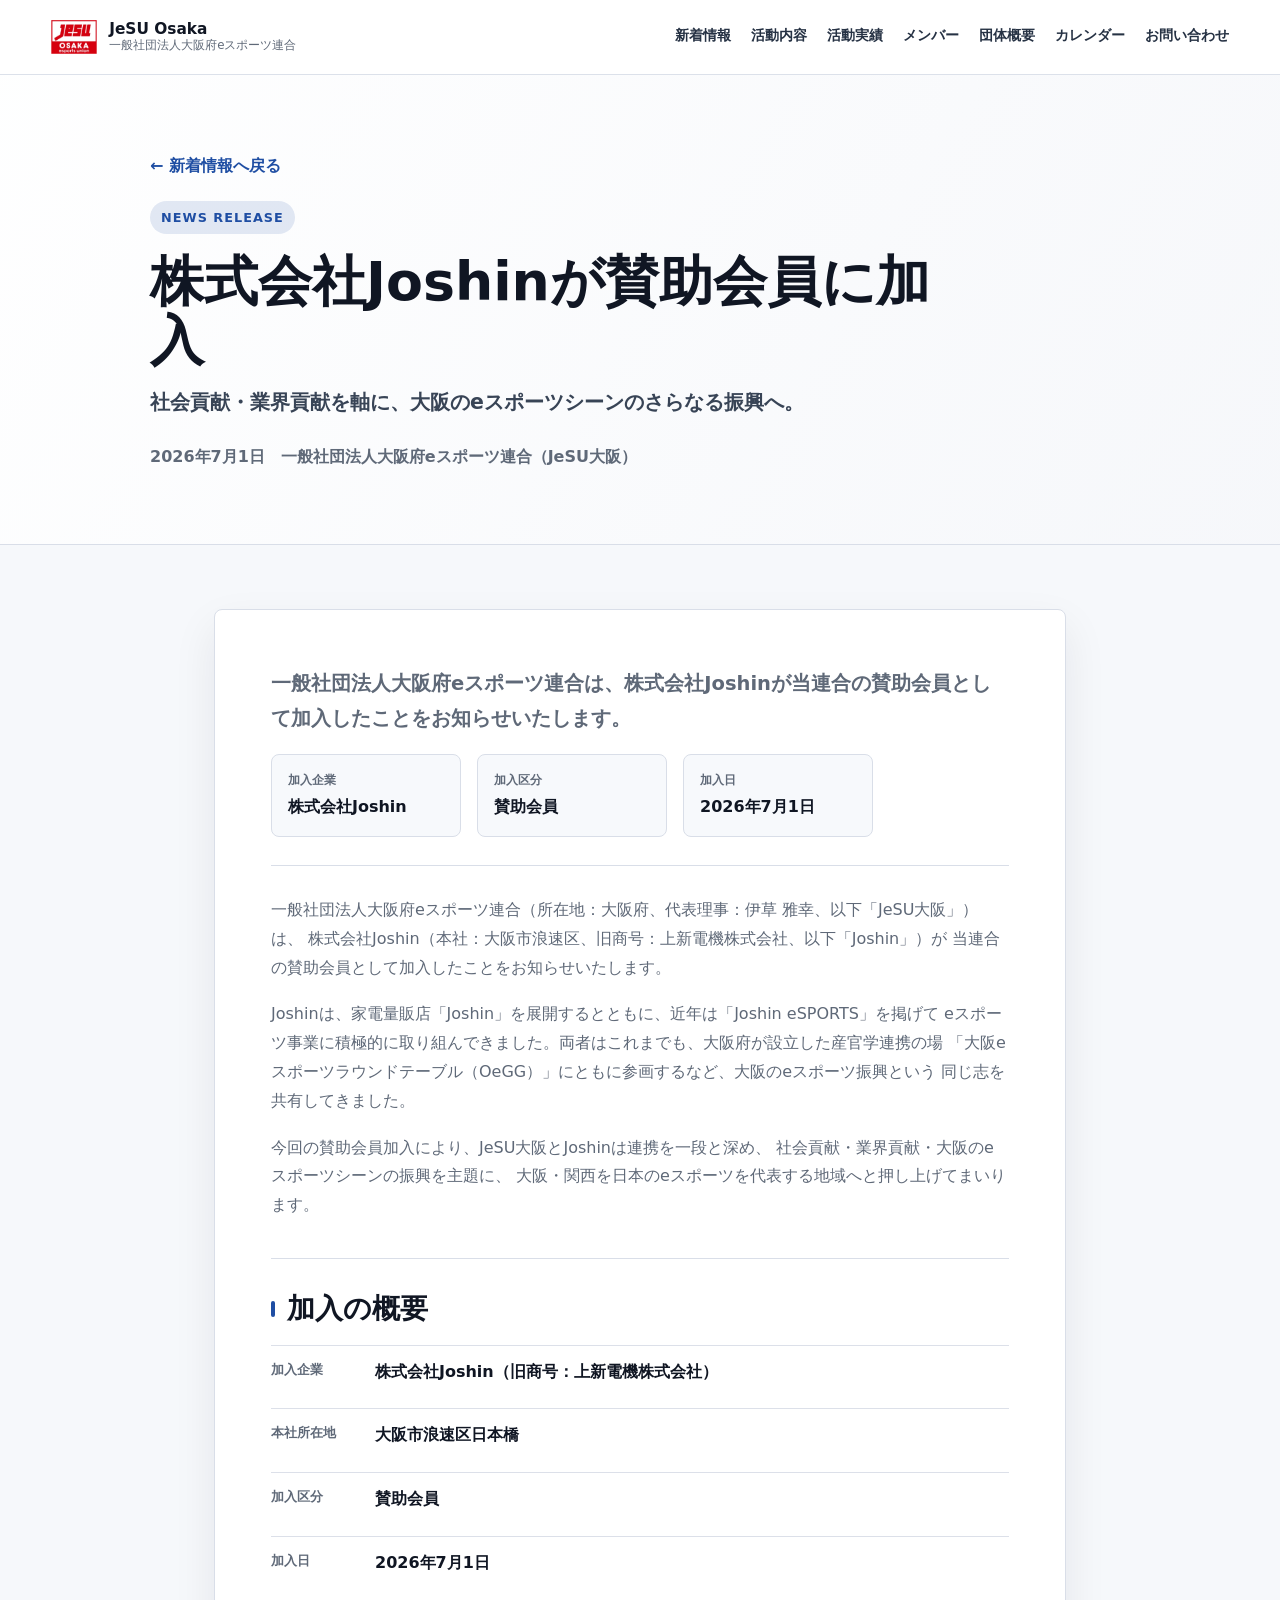
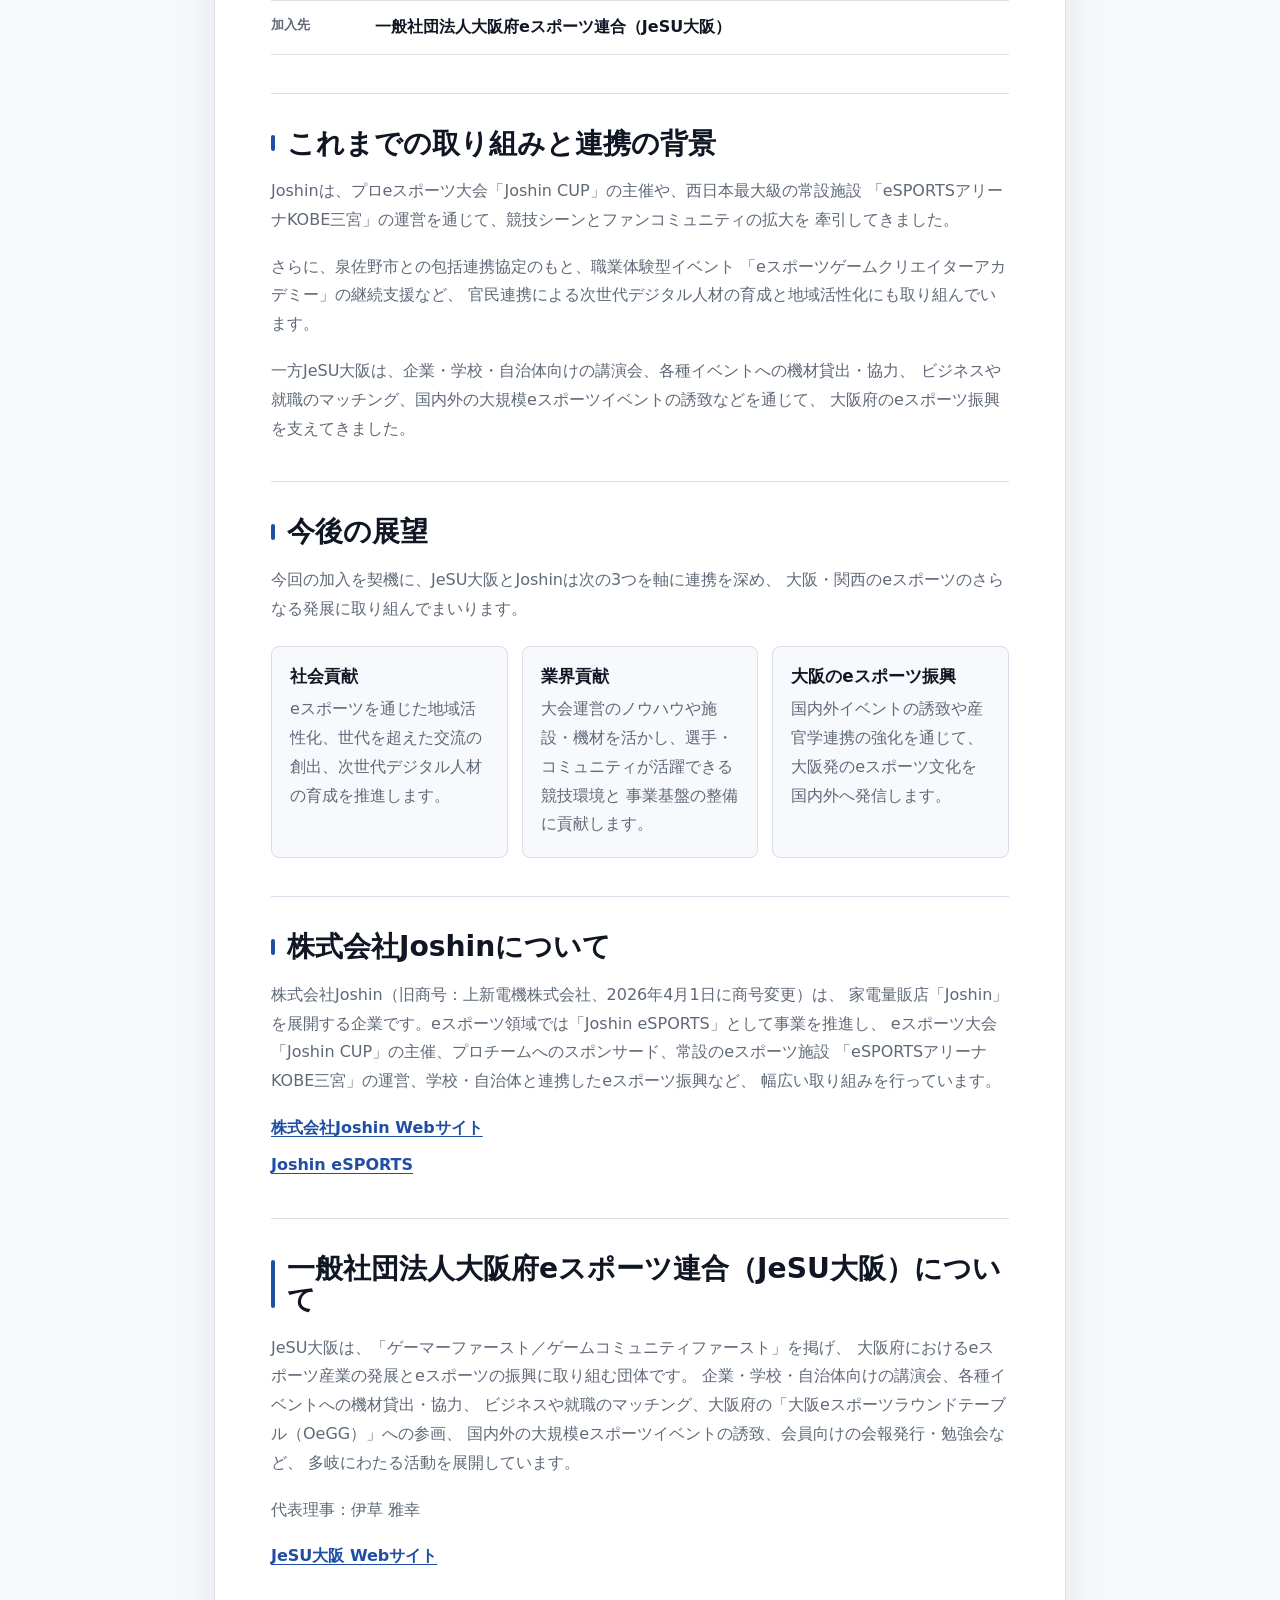
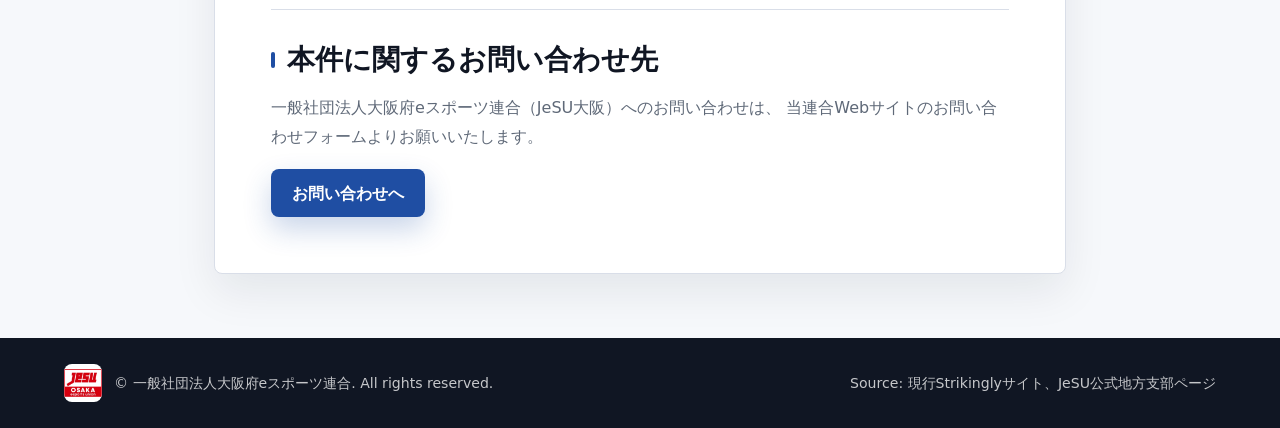
==== joshin-news.html @ 3b33cc88 "Polish Joshin article page" ====
<!doctype html>
<html lang="ja">
  <head>
    <meta charset="utf-8" />
    <meta name="viewport" content="width=device-width, initial-scale=1" />
    <title>株式会社Joshinが賛助会員に加入 | JeSU Osaka</title>
    <meta
      name="description"
      content="株式会社Joshinが一般社団法人大阪府eスポーツ連合の賛助会員として加入しました。"
    />
    <meta property="og:title" content="株式会社Joshinが賛助会員に加入 | JeSU Osaka" />
    <meta
      property="og:description"
      content="社会貢献・業界貢献を軸に、大阪のeスポーツシーンのさらなる振興へ。"
    />
    <meta property="og:type" content="article" />
    <meta property="og:image" content="./assets/logo.png" />
    <meta name="robots" content="noindex,nofollow" />
    <link rel="stylesheet" href="./styles.css" />
  </head>
  <body class="article-page">
    <header class="site-header">
      <a class="brand" href="./index.html#top" aria-label="JeSU Osaka ホーム">
        <img src="./assets/logo.png" alt="JeSU Osaka" />
        <span>
          <strong>JeSU Osaka</strong>
          <small>一般社団法人大阪府eスポーツ連合</small>
        </span>
      </a>
      <nav class="nav" aria-label="サイト内メニュー">
        <a href="./index.html#news">新着情報</a>
        <a href="./index.html#activities">活動内容</a>
        <a href="./index.html#records">活動実績</a>
        <a href="./index.html#members">メンバー</a>
        <a href="./index.html#about">団体概要</a>
        <a href="./index.html#calendar">カレンダー</a>
        <a href="./index.html#contact">お問い合わせ</a>
      </nav>
      <details class="mobile-menu">
        <summary>メニュー</summary>
        <nav aria-label="スマホ用サイト内メニュー">
          <a href="./index.html#news">新着情報</a>
          <a href="./index.html#activities">活動内容</a>
          <a href="./index.html#records">活動実績</a>
          <a href="./index.html#members">メンバー</a>
          <a href="./index.html#about">団体概要</a>
          <a href="./index.html#calendar">カレンダー</a>
          <a href="./index.html#contact">お問い合わせ</a>
        </nav>
      </details>
    </header>

    <main>
      <section class="article-hero">
        <div class="article-hero-inner">
          <a class="back-link" href="./index.html#news">← 新着情報へ戻る</a>
          <p class="article-kicker">News Release</p>
          <h1>株式会社Joshinが賛助会員に加入</h1>
          <p class="article-subtitle">
            社会貢献・業界貢献を軸に、大阪のeスポーツシーンのさらなる振興へ。
          </p>
          <div class="article-meta">
            <time datetime="2026-07-01">2026年7月1日</time>
            <span>一般社団法人大阪府eスポーツ連合（JeSU大阪）</span>
          </div>
        </div>
      </section>

      <section class="article-body">
        <article class="article-content">
          <div class="article-summary">
            <p class="article-lead">
              一般社団法人大阪府eスポーツ連合は、株式会社Joshinが当連合の賛助会員として加入したことをお知らせいたします。
            </p>
            <dl class="article-summary-list">
              <div>
                <dt>加入企業</dt>
                <dd>株式会社Joshin</dd>
              </div>
              <div>
                <dt>加入区分</dt>
                <dd>賛助会員</dd>
              </div>
              <div>
                <dt>加入日</dt>
                <dd>2026年7月1日</dd>
              </div>
            </dl>
          </div>
          <p>
            一般社団法人大阪府eスポーツ連合（所在地：大阪府、代表理事：伊草 雅幸、以下「JeSU大阪」）は、
            株式会社Joshin（本社：大阪市浪速区、旧商号：上新電機株式会社、以下「Joshin」）が
            当連合の賛助会員として加入したことをお知らせいたします。
          </p>
          <p>
            Joshinは、家電量販店「Joshin」を展開するとともに、近年は「Joshin eSPORTS」を掲げて
            eスポーツ事業に積極的に取り組んできました。両者はこれまでも、大阪府が設立した産官学連携の場
            「大阪eスポーツラウンドテーブル（OeGG）」にともに参画するなど、大阪のeスポーツ振興という
            同じ志を共有してきました。
          </p>
          <p>
            今回の賛助会員加入により、JeSU大阪とJoshinは連携を一段と深め、
            社会貢献・業界貢献・大阪のeスポーツシーンの振興を主題に、
            大阪・関西を日本のeスポーツを代表する地域へと押し上げてまいります。
          </p>

          <section>
            <h2>加入の概要</h2>
            <dl class="news-facts">
              <div>
                <dt>加入企業</dt>
                <dd>株式会社Joshin（旧商号：上新電機株式会社）</dd>
              </div>
              <div>
                <dt>本社所在地</dt>
                <dd>大阪市浪速区日本橋</dd>
              </div>
              <div>
                <dt>加入区分</dt>
                <dd>賛助会員</dd>
              </div>
              <div>
                <dt>加入日</dt>
                <dd>2026年7月1日</dd>
              </div>
              <div>
                <dt>加入先</dt>
                <dd>一般社団法人大阪府eスポーツ連合（JeSU大阪）</dd>
              </div>
            </dl>
          </section>

          <section>
            <h2>これまでの取り組みと連携の背景</h2>
            <p>
              Joshinは、プロeスポーツ大会「Joshin CUP」の主催や、西日本最大級の常設施設
              「eSPORTSアリーナKOBE三宮」の運営を通じて、競技シーンとファンコミュニティの拡大を
              牽引してきました。
            </p>
            <p>
              さらに、泉佐野市との包括連携協定のもと、職業体験型イベント
              「eスポーツゲームクリエイターアカデミー」の継続支援など、
              官民連携による次世代デジタル人材の育成と地域活性化にも取り組んでいます。
            </p>
            <p>
              一方JeSU大阪は、企業・学校・自治体向けの講演会、各種イベントへの機材貸出・協力、
              ビジネスや就職のマッチング、国内外の大規模eスポーツイベントの誘致などを通じて、
              大阪府のeスポーツ振興を支えてきました。
            </p>
          </section>

          <section>
            <h2>今後の展望</h2>
            <p>
              今回の加入を契機に、JeSU大阪とJoshinは次の3つを軸に連携を深め、
              大阪・関西のeスポーツのさらなる発展に取り組んでまいります。
            </p>
            <div class="article-pillars">
              <div>
                <h3>社会貢献</h3>
                <p>eスポーツを通じた地域活性化、世代を超えた交流の創出、次世代デジタル人材の育成を推進します。</p>
              </div>
              <div>
                <h3>業界貢献</h3>
                <p>
                  大会運営のノウハウや施設・機材を活かし、選手・コミュニティが活躍できる競技環境と
                  事業基盤の整備に貢献します。
                </p>
              </div>
              <div>
                <h3>大阪のeスポーツ振興</h3>
                <p>
                  国内外イベントの誘致や産官学連携の強化を通じて、
                  大阪発のeスポーツ文化を国内外へ発信します。
                </p>
              </div>
            </div>
          </section>

          <section>
            <h2>株式会社Joshinについて</h2>
            <p>
              株式会社Joshin（旧商号：上新電機株式会社、2026年4月1日に商号変更）は、
              家電量販店「Joshin」を展開する企業です。eスポーツ領域では「Joshin eSPORTS」として事業を推進し、
              eスポーツ大会「Joshin CUP」の主催、プロチームへのスポンサード、常設のeスポーツ施設
              「eSPORTSアリーナKOBE三宮」の運営、学校・自治体と連携したeスポーツ振興など、
              幅広い取り組みを行っています。
            </p>
            <div class="article-links">
              <a href="https://www.joshin.co.jp/" target="_blank" rel="noreferrer">株式会社Joshin Webサイト</a>
              <a href="https://www.joshin.co.jp/esports/" target="_blank" rel="noreferrer">Joshin eSPORTS</a>
            </div>
          </section>

          <section>
            <h2>一般社団法人大阪府eスポーツ連合（JeSU大阪）について</h2>
            <p>
              JeSU大阪は、「ゲーマーファースト／ゲームコミュニティファースト」を掲げ、
              大阪府におけるeスポーツ産業の発展とeスポーツの振興に取り組む団体です。
              企業・学校・自治体向けの講演会、各種イベントへの機材貸出・協力、
              ビジネスや就職のマッチング、大阪府の「大阪eスポーツラウンドテーブル（OeGG）」への参画、
              国内外の大規模eスポーツイベントの誘致、会員向けの会報発行・勉強会など、
              多岐にわたる活動を展開しています。
            </p>
            <p>代表理事：伊草 雅幸</p>
            <div class="article-links">
              <a href="https://www.jesu-osaka.jp/" target="_blank" rel="noreferrer">JeSU大阪 Webサイト</a>
            </div>
          </section>

          <section>
            <h2>本件に関するお問い合わせ先</h2>
            <p>
              一般社団法人大阪府eスポーツ連合（JeSU大阪）へのお問い合わせは、
              当連合Webサイトのお問い合わせフォームよりお願いいたします。
            </p>
            <a class="button primary" href="./index.html#contact">お問い合わせへ</a>
          </section>
        </article>
      </section>
    </main>

    <footer class="footer">
      <div>
        <img src="./assets/logo.png" alt="" />
        <p>© 一般社団法人大阪府eスポーツ連合. All rights reserved.</p>
      </div>
      <p>Source: 現行Strikinglyサイト、JeSU公式地方支部ページ</p>
    </footer>
  </body>
</html>
---- styles.css ----
:root {
  --ink: #101623;
  --muted: #5f6978;
  --line: #d9dee8;
  --paper: #ffffff;
  --soft: #f5f7fb;
  --blue: #1f4ea3;
  --blue-dark: #10295b;
  --red: #d93644;
  --gold: #f0b429;
  --green: #18977c;
  --shadow: 0 24px 70px rgba(16, 22, 35, 0.12);
}

* {
  box-sizing: border-box;
}

html {
  scroll-behavior: smooth;
}

body {
  margin: 0;
  color: var(--ink);
  background: var(--paper);
  overflow-x: hidden;
  font-family:
    system-ui,
    -apple-system,
    BlinkMacSystemFont,
    "Hiragino Sans",
    "Yu Gothic",
    "YuGothic",
    sans-serif;
  line-height: 1.8;
}

img {
  display: block;
  max-width: 100%;
}

a {
  color: inherit;
  text-decoration: none;
}

.site-header {
  position: sticky;
  top: 0;
  z-index: 10;
  display: flex;
  align-items: center;
  justify-content: space-between;
  gap: 24px;
  padding: 14px clamp(18px, 4vw, 56px);
  background: rgba(255, 255, 255, 0.92);
  border-bottom: 1px solid rgba(217, 222, 232, 0.9);
  backdrop-filter: blur(14px);
}

.brand {
  display: flex;
  align-items: center;
  gap: 12px;
  min-width: 220px;
}

.brand img {
  width: 46px;
  height: 46px;
  object-fit: contain;
}

.brand strong,
.brand small {
  display: block;
}

.brand strong {
  font-size: 0.96rem;
  line-height: 1.2;
}

.brand small {
  color: var(--muted);
  font-size: 0.74rem;
  line-height: 1.35;
}

.nav {
  display: flex;
  flex-wrap: wrap;
  justify-content: flex-end;
  gap: 8px 20px;
  color: #263244;
  font-size: 0.9rem;
  font-weight: 700;
}

.nav a {
  padding: 8px 0;
  border-bottom: 2px solid transparent;
}

.nav a:hover {
  border-color: var(--red);
}

.mobile-menu {
  display: none;
}

.hero {
  display: grid;
  grid-template-columns: minmax(0, 1.02fr) minmax(320px, 0.98fr);
  gap: clamp(32px, 6vw, 72px);
  align-items: center;
  padding: clamp(46px, 6vw, 76px) clamp(18px, 5vw, 72px) clamp(58px, 7vw, 88px);
  background:
    linear-gradient(120deg, rgba(245, 247, 251, 0.96), rgba(255, 255, 255, 0.82)),
    radial-gradient(circle at 95% 20%, rgba(217, 54, 68, 0.18), transparent 28%),
    radial-gradient(circle at 15% 88%, rgba(240, 180, 41, 0.2), transparent 30%);
}

.hero-copy {
  max-width: 760px;
  min-width: 0;
}

.eyebrow {
  margin: 0 0 12px;
  color: var(--blue);
  font-size: 0.78rem;
  font-weight: 800;
  letter-spacing: 0.08em;
  text-transform: uppercase;
}

h1,
h2,
h3,
p {
  margin-top: 0;
}

h1 {
  margin-bottom: 22px;
  font-size: clamp(2.7rem, 6.3vw, 5.7rem);
  line-height: 1.04;
  letter-spacing: 0;
  overflow-wrap: anywhere;
}

h1 span {
  display: block;
}

h2 {
  margin-bottom: 16px;
  font-size: clamp(2rem, 4vw, 3.5rem);
  line-height: 1.12;
  letter-spacing: 0;
}

h3 {
  margin-bottom: 10px;
  font-size: 1.25rem;
  line-height: 1.35;
  letter-spacing: 0;
}

.lead {
  max-width: min(690px, calc(100vw - 48px));
  color: #384456;
  font-size: clamp(1.04rem, 1.7vw, 1.28rem);
  overflow-wrap: anywhere;
  word-break: break-word;
  line-break: anywhere;
}

.hero-actions,
.contact-links {
  display: flex;
  flex-wrap: wrap;
  gap: 12px;
  margin-top: 28px;
}

.button {
  display: inline-flex;
  align-items: center;
  justify-content: center;
  min-height: 48px;
  padding: 12px 20px;
  border: 1px solid transparent;
  border-radius: 8px;
  font-weight: 800;
  line-height: 1.2;
  transition:
    transform 0.16s ease,
    box-shadow 0.16s ease,
    background 0.16s ease;
}

.button:hover {
  transform: translateY(-1px);
}

.button.primary {
  background: var(--blue);
  color: white;
  box-shadow: 0 12px 28px rgba(31, 78, 163, 0.24);
}

.button.primary:hover {
  background: var(--blue-dark);
}

.button.secondary {
  background: white;
  border-color: var(--line);
  color: var(--ink);
}

.hero-facts {
  display: grid;
  grid-template-columns: repeat(3, minmax(0, 1fr));
  gap: 12px;
  margin: 34px 0 0;
}

.hero-facts div {
  padding: 14px;
  background: rgba(255, 255, 255, 0.82);
  border: 1px solid var(--line);
  border-radius: 8px;
}

.hero-facts dt {
  color: var(--muted);
  font-size: 0.76rem;
  font-weight: 800;
}

.hero-facts dd {
  margin: 2px 0 0;
  font-weight: 800;
}

.hero-visual {
  position: relative;
  min-height: 520px;
}

.main-photo {
  width: 100%;
  height: 520px;
  object-fit: cover;
  border-radius: 8px;
  box-shadow: var(--shadow);
}

.visual-card {
  position: absolute;
  display: flex;
  align-items: center;
  gap: 12px;
  max-width: 265px;
  padding: 14px 16px;
  background: white;
  border: 1px solid var(--line);
  border-radius: 8px;
  box-shadow: 0 18px 48px rgba(16, 22, 35, 0.16);
  font-weight: 800;
}

.visual-card img {
  width: 42px;
  height: 42px;
  object-fit: contain;
}

.visual-card span {
  display: block;
  color: var(--muted);
  font-size: 0.83rem;
  font-weight: 700;
  line-height: 1.5;
}

.visual-card.top {
  top: 24px;
  left: -24px;
}

.visual-card.bottom {
  right: -18px;
  bottom: 30px;
  display: block;
}

.section {
  padding: clamp(64px, 8vw, 108px) clamp(18px, 5vw, 72px);
}

.section-heading {
  max-width: 850px;
  margin: 0 auto 42px;
  text-align: center;
}

.section-heading p:not(.eyebrow) {
  color: var(--muted);
}

.section-heading.compact {
  margin-left: 0;
  text-align: left;
}

.intro {
  background: var(--ink);
  color: white;
}

.news {
  background: white;
}

.news-layout {
  display: grid;
  grid-template-columns: minmax(0, 0.86fr) minmax(0, 1.14fr);
  gap: 22px;
}

.featured-news-link,
.featured-news,
.news-list article,
.record-grid article,
.calendar-panel {
  background: white;
  border: 1px solid var(--line);
  border-radius: 8px;
  box-shadow: 0 18px 44px rgba(16, 22, 35, 0.08);
}

.featured-news-link {
  display: block;
  transition:
    transform 0.16s ease,
    box-shadow 0.16s ease;
}

.featured-news-link:hover {
  transform: translateY(-2px);
  box-shadow: 0 24px 54px rgba(16, 22, 35, 0.12);
}

.featured-news {
  height: 100%;
  padding: clamp(24px, 4vw, 38px);
  background:
    linear-gradient(140deg, rgba(31, 78, 163, 0.08), rgba(217, 54, 68, 0.08)),
    white;
  border: 0;
  box-shadow: none;
}

.featured-news time,
.news-list time,
.calendar-panel time {
  display: block;
  color: var(--blue);
  font-size: 0.84rem;
  font-weight: 900;
  letter-spacing: 0.04em;
}

.featured-news h3 {
  margin-top: 10px;
  font-size: clamp(1.4rem, 2.4vw, 2.1rem);
}

.news-list {
  display: grid;
  gap: 14px;
}

.news-list article {
  padding: 22px;
}

.read-more {
  display: inline-flex;
  align-items: center;
  margin-top: 8px;
  color: var(--blue);
  font-weight: 900;
}

.read-more::after {
  content: "→";
  margin-left: 8px;
}

.featured-news p:last-child,
.news-list p,
.record-grid p,
.calendar-panel p {
  color: var(--muted);
}

.news-facts {
  display: grid;
  gap: 10px;
  margin: 20px 0;
}

.news-facts div {
  display: grid;
  grid-template-columns: 92px minmax(0, 1fr);
  gap: 12px;
  padding: 12px 0;
  border-top: 1px solid rgba(217, 222, 232, 0.92);
}

.news-facts div:last-child {
  border-bottom: 1px solid rgba(217, 222, 232, 0.92);
}

.news-facts dt {
  color: var(--muted);
  font-size: 0.82rem;
  font-weight: 900;
}

.news-facts dd {
  margin: 0;
  font-weight: 800;
  overflow-wrap: anywhere;
}

.article-page {
  background: #f6f8fb;
}

.article-hero {
  padding: clamp(40px, 6vw, 78px) clamp(20px, 5vw, 72px) clamp(44px, 6vw, 72px);
  background:
    linear-gradient(120deg, rgba(255, 255, 255, 0.98), rgba(246, 248, 251, 0.92)),
    linear-gradient(90deg, rgba(31, 78, 163, 0.08), rgba(217, 54, 68, 0.04));
  border-bottom: 1px solid var(--line);
}

.article-hero-inner,
.article-body {
  max-width: 980px;
  margin: 0 auto;
}

.article-kicker {
  width: fit-content;
  margin: 0 0 18px;
  padding: 5px 11px;
  border-radius: 999px;
  background: rgba(31, 78, 163, 0.12);
  color: var(--blue);
  font-size: 0.8rem;
  font-weight: 900;
  letter-spacing: 0.08em;
  text-transform: uppercase;
}

.article-hero h1 {
  max-width: 780px;
  margin-bottom: 14px;
  font-size: clamp(2.1rem, 4.2vw, 3.7rem);
  line-height: 1.1;
}

.article-subtitle {
  max-width: 760px;
  margin-bottom: 22px;
  color: #384456;
  font-size: clamp(1.05rem, 1.8vw, 1.28rem);
  font-weight: 800;
}

.article-meta,
.article-summary-list {
  display: flex;
  flex-wrap: wrap;
  gap: 10px 16px;
  color: var(--muted);
  font-weight: 800;
}

.article-body {
  padding: clamp(34px, 5vw, 64px) clamp(20px, 5vw, 72px);
}

.article-content {
  padding: clamp(28px, 4.6vw, 56px);
  background: white;
  border: 1px solid var(--line);
  border-radius: 8px;
  box-shadow: 0 18px 44px rgba(16, 22, 35, 0.08);
}

.article-summary {
  margin-bottom: 30px;
  padding-bottom: 28px;
  border-bottom: 1px solid var(--line);
}

.article-lead {
  max-width: 780px;
  margin-bottom: 22px;
  color: #384456;
  font-size: clamp(1.05rem, 1.8vw, 1.22rem);
  font-weight: 800;
}

.article-summary-list {
  margin: 0;
  padding: 0;
}

.article-summary-list div {
  min-width: min(100%, 190px);
  padding: 14px 16px;
  background: #f7f9fc;
  border: 1px solid var(--line);
  border-radius: 8px;
}

.article-summary-list dt {
  color: var(--muted);
  font-size: 0.78rem;
  font-weight: 900;
}

.article-summary-list dd {
  margin: 2px 0 0;
  color: var(--ink);
  font-weight: 900;
}

.article-content section {
  margin-top: 38px;
  padding-top: 34px;
  border-top: 1px solid var(--line);
}

.article-content h2 {
  position: relative;
  margin-bottom: 18px;
  padding-left: 16px;
  font-size: clamp(1.35rem, 2.2vw, 1.82rem);
}

.article-content h2::before {
  content: "";
  position: absolute;
  top: 0.28em;
  bottom: 0.28em;
  left: 0;
  width: 4px;
  border-radius: 999px;
  background: var(--blue);
}

.article-content h3 {
  margin: 0 0 8px;
  font-size: 1.05rem;
}

.article-content p,
.article-content li {
  color: var(--muted);
}

.article-content p {
  margin-bottom: 18px;
}

.article-content ul {
  margin: 0;
  padding-left: 1.2em;
}

.article-pillars {
  display: grid;
  grid-template-columns: repeat(3, minmax(0, 1fr));
  gap: 14px;
  margin-top: 22px;
}

.article-pillars div {
  padding: 18px;
  background: #f7f9fc;
  border: 1px solid var(--line);
  border-radius: 8px;
}

.article-pillars p {
  margin: 0;
}

.article-links {
  display: grid;
  gap: 8px;
}

.article-links a {
  color: var(--blue);
  font-weight: 800;
  text-decoration: underline;
  text-underline-offset: 0.18em;
}

.back-link {
  display: inline-flex;
  margin-bottom: 20px;
  color: var(--blue);
  font-weight: 900;
}

.intro .eyebrow {
  color: var(--gold);
}

.intro-grid {
  display: grid;
  grid-template-columns: repeat(3, minmax(0, 1fr));
  gap: 18px;
}

.intro-grid article {
  padding: 26px;
  background: rgba(255, 255, 255, 0.08);
  border: 1px solid rgba(255, 255, 255, 0.16);
  border-radius: 8px;
}

.intro-grid p {
  margin: 16px 0 0;
  color: rgba(255, 255, 255, 0.84);
}

.pill,
.target {
  display: inline-flex;
  align-items: center;
  width: fit-content;
  margin-bottom: 12px;
  padding: 5px 10px;
  border-radius: 999px;
  background: rgba(31, 78, 163, 0.12);
  color: var(--blue);
  font-size: 0.78rem;
  font-weight: 800;
}

.pill.red {
  background: rgba(217, 54, 68, 0.14);
  color: #ff6b76;
}

.pill.gold {
  background: rgba(240, 180, 41, 0.18);
  color: #ffd166;
}

.activity-grid {
  display: grid;
  grid-template-columns: repeat(3, minmax(0, 1fr));
  gap: 22px;
}

.activity-card {
  display: grid;
  grid-template-rows: 210px 1fr;
  overflow: hidden;
  background: white;
  border: 1px solid var(--line);
  border-radius: 8px;
  box-shadow: 0 18px 44px rgba(16, 22, 35, 0.08);
}

.activity-card img {
  width: 100%;
  height: 100%;
  object-fit: cover;
}

.activity-card div {
  padding: 22px;
}

.activity-card p:last-child,
.member-grid p:last-child,
.split p,
.contact-copy p {
  color: var(--muted);
}

.members {
  background: var(--soft);
}

.records {
  background: #f7f9fc;
}

.record-grid {
  display: grid;
  grid-template-columns: repeat(4, minmax(0, 1fr));
  gap: 18px;
}

.record-grid article {
  padding: 24px;
}

.record-grid span {
  display: inline-flex;
  align-items: center;
  justify-content: center;
  width: 44px;
  height: 44px;
  margin-bottom: 18px;
  border-radius: 8px;
  background: var(--ink);
  color: white;
  font-weight: 900;
}

.member-grid {
  display: grid;
  grid-template-columns: repeat(4, minmax(0, 1fr));
  gap: 18px;
}

.member-grid article {
  padding: 20px;
  background: white;
  border: 1px solid var(--line);
  border-radius: 8px;
  text-align: center;
}

.member-grid img {
  width: min(100%, 210px);
  aspect-ratio: 1;
  margin: 0 auto 16px;
  border-radius: 8px;
  object-fit: cover;
}

.role {
  margin-bottom: 8px;
  color: var(--red);
  font-size: 0.9rem;
  font-weight: 800;
}

.about {
  background: white;
}

.about-layout {
  display: grid;
  grid-template-columns: minmax(0, 1fr) minmax(320px, 0.72fr);
  gap: clamp(24px, 5vw, 58px);
  align-items: stretch;
}

.about-list,
.about-card {
  margin: 0;
  padding: clamp(24px, 4vw, 38px);
  background: #f7f9fc;
  border: 1px solid var(--line);
  border-radius: 8px;
  box-shadow: 0 18px 44px rgba(16, 22, 35, 0.08);
}

.about-list {
  display: grid;
  gap: 0;
}

.about-list div {
  display: grid;
  grid-template-columns: 132px minmax(0, 1fr);
  gap: 18px;
  padding: 16px 0;
  border-bottom: 1px solid var(--line);
}

.about-list div:first-child {
  padding-top: 0;
}

.about-list div:last-child {
  padding-bottom: 0;
  border-bottom: 0;
}

.about-list dt {
  color: var(--muted);
  font-size: 0.86rem;
  font-weight: 900;
}

.about-list dd {
  margin: 0;
  font-weight: 800;
  overflow-wrap: anywhere;
}

.about-list a,
.about-card a:not(.button) {
  color: var(--blue);
  text-decoration: underline;
  text-underline-offset: 0.18em;
}

.about-card {
  background:
    linear-gradient(140deg, rgba(31, 78, 163, 0.08), rgba(24, 151, 124, 0.08)),
    white;
}

.about-card p:last-of-type {
  color: var(--muted);
}

.about-actions {
  display: grid;
  gap: 12px;
  margin-top: 24px;
}

.split {
  display: grid;
  grid-template-columns: minmax(0, 1fr) minmax(320px, 0.56fr);
  gap: clamp(26px, 5vw, 72px);
  align-items: center;
  background:
    linear-gradient(110deg, rgba(31, 78, 163, 0.06), rgba(24, 151, 124, 0.07)),
    white;
}

.notice-box,
.calendar-panel {
  padding: clamp(24px, 4vw, 38px);
}

.calendar-panel {
  display: grid;
  gap: 16px;
}

.calendar-panel article {
  display: grid;
  grid-template-columns: 88px minmax(0, 1fr);
  gap: 16px;
  padding-bottom: 16px;
  border-bottom: 1px solid var(--line);
}

.calendar-panel article:last-of-type {
  border-bottom: 0;
  padding-bottom: 0;
}

.contact {
  display: grid;
  grid-template-columns: minmax(0, 0.9fr) minmax(320px, 0.78fr);
  gap: clamp(28px, 5vw, 72px);
  background: #f7f3ec;
}

.contact-form {
  display: grid;
  gap: 16px;
  padding: clamp(22px, 4vw, 34px);
  background: white;
  border: 1px solid var(--line);
  border-radius: 8px;
  box-shadow: var(--shadow);
}

.contact-form label {
  display: grid;
  gap: 7px;
  color: #263244;
  font-size: 0.9rem;
  font-weight: 800;
}

.contact-form input,
.contact-form select,
.contact-form textarea {
  width: 100%;
  border: 1px solid #cbd3df;
  border-radius: 8px;
  padding: 12px 13px;
  color: var(--ink);
  font: inherit;
  background: #fff;
}

.contact-form textarea {
  resize: vertical;
}

.form-note {
  margin: 0;
  color: var(--muted);
  font-size: 0.88rem;
}

.footer {
  display: flex;
  align-items: center;
  justify-content: space-between;
  gap: 20px;
  padding: 26px clamp(18px, 5vw, 72px);
  background: var(--ink);
  color: rgba(255, 255, 255, 0.76);
  font-size: 0.88rem;
}

.footer div {
  display: flex;
  align-items: center;
  gap: 12px;
}

.footer img {
  width: 38px;
  height: 38px;
  object-fit: contain;
  background: white;
  border-radius: 8px;
}

.footer p {
  margin: 0;
}

@media (max-width: 1020px) {
  .split,
  .about-layout,
  .contact,
  .news-layout {
    grid-template-columns: 1fr;
  }

  .hero {
    min-height: auto;
    grid-template-columns: minmax(0, 0.94fr) minmax(280px, 1fr);
    gap: clamp(24px, 4vw, 42px);
  }

  .hero-visual {
    min-height: auto;
  }

  .activity-grid,
  .record-grid {
    grid-template-columns: repeat(2, minmax(0, 1fr));
  }

  .member-grid {
    grid-template-columns: repeat(2, minmax(0, 1fr));
  }

  .article-pillars {
    grid-template-columns: 1fr;
  }
}

@media (max-width: 720px) {
  .site-header,
  .hero,
  .section {
    width: 100%;
    max-width: 100%;
    overflow: visible;
  }

  .site-header {
    position: static;
    align-items: flex-start;
    flex-direction: column;
    gap: 14px;
    padding: 14px 20px 18px;
  }

  .nav {
    display: none;
  }

  .mobile-menu {
    display: block;
    width: calc(100vw - 40px);
  }

  .mobile-menu summary {
    display: flex;
    align-items: center;
    justify-content: space-between;
    min-height: 46px;
    padding: 9px 14px;
    border: 1px solid var(--line);
    border-radius: 8px;
    background: white;
    color: var(--ink);
    cursor: pointer;
    font-weight: 900;
    list-style: none;
  }

  .mobile-menu summary::-webkit-details-marker {
    display: none;
  }

  .mobile-menu summary::after {
    content: "+";
    color: var(--blue);
    font-size: 1.2rem;
    line-height: 1;
  }

  .mobile-menu[open] summary::after {
    content: "-";
  }

  .mobile-menu nav {
    display: grid;
    gap: 6px;
    margin-top: 8px;
    padding: 8px;
    border: 1px solid var(--line);
    border-radius: 8px;
    background: white;
  }

  .mobile-menu a {
    display: block;
    padding: 10px 12px;
    border-radius: 6px;
    color: #263244;
    font-size: 0.92rem;
    font-weight: 800;
  }

  .mobile-menu a:active,
  .mobile-menu a:hover {
    background: var(--soft);
  }

  h1 {
    font-size: clamp(2.1rem, 11vw, 3rem);
  }

  .article-hero h1 {
    font-size: clamp(1.85rem, 8vw, 2.6rem);
  }

  .article-hero {
    padding: 34px 20px 38px;
  }

  .article-content {
    padding: 24px;
  }

  .article-summary-list {
    display: grid;
    grid-template-columns: 1fr;
  }

  .hero,
  .section {
    padding-right: 20px;
    padding-left: 20px;
  }

  .hero-actions,
  .contact-links {
    display: grid;
    grid-template-columns: 1fr;
  }

  .hero-copy,
  .lead {
    width: 100%;
    max-width: 100%;
  }

  .lead {
    word-break: normal;
    overflow-wrap: anywhere;
  }

  .featured-news,
  .news-list article,
  .record-grid article,
  .calendar-panel,
  .activity-card,
  .member-grid article {
    width: 100%;
    max-width: 100%;
    min-width: 0;
    overflow-wrap: anywhere;
    word-break: normal;
  }

  .featured-news h3,
  .news-list h3 {
    font-size: 1.24rem;
  }

  .news-facts div {
    grid-template-columns: 1fr;
    gap: 3px;
  }

  .hero-actions .button,
  .contact-links .button {
    width: 100%;
    max-width: 100%;
  }

  .hero {
    grid-template-columns: 1fr;
  }

  .hero-facts,
  .intro-grid,
  .activity-grid,
  .record-grid,
  .member-grid {
    grid-template-columns: 1fr;
  }

  .calendar-panel article {
    grid-template-columns: 1fr;
    gap: 4px;
  }

  .about-list div {
    grid-template-columns: 1fr;
    gap: 4px;
  }

  .main-photo {
    height: 360px;
  }

  .visual-card {
    position: static;
    margin-top: 12px;
    max-width: none;
  }

  .button {
    width: 100%;
  }

  .footer,
  .footer div {
    align-items: flex-start;
    flex-direction: column;
  }
}
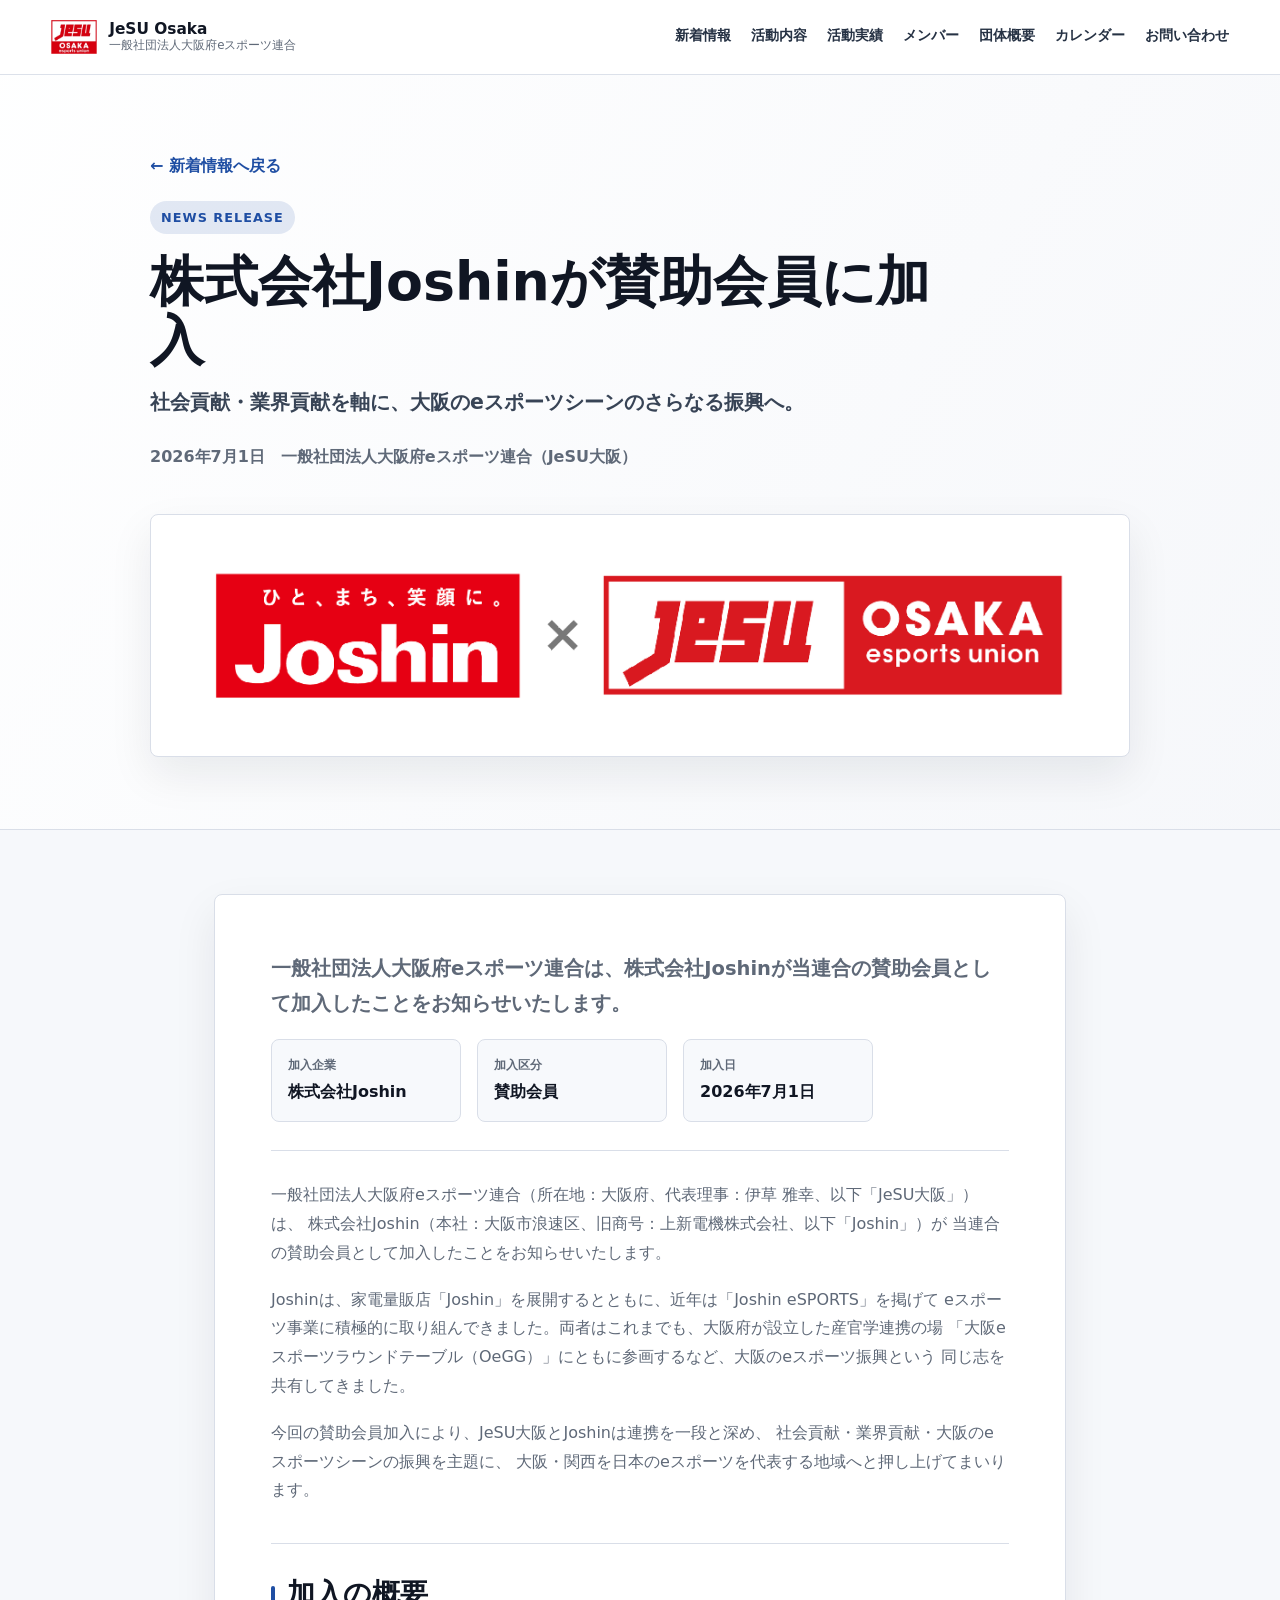
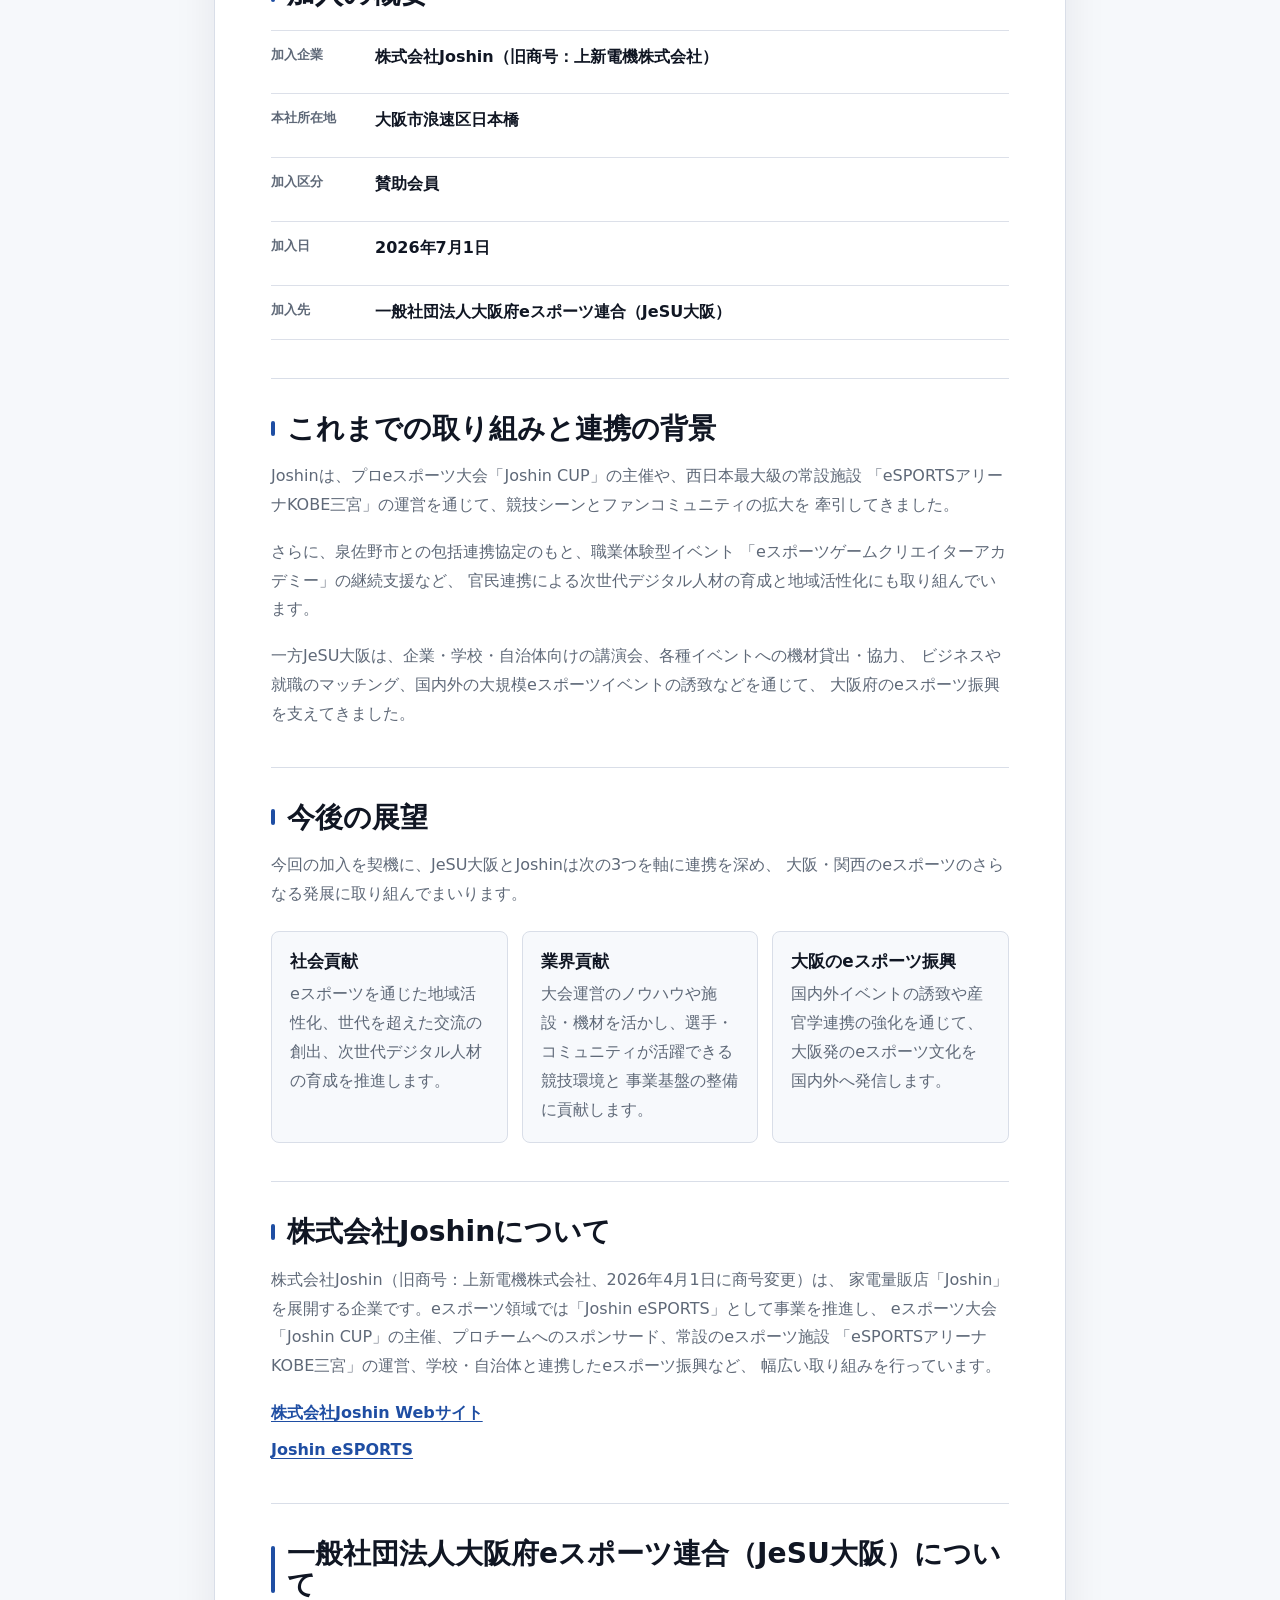
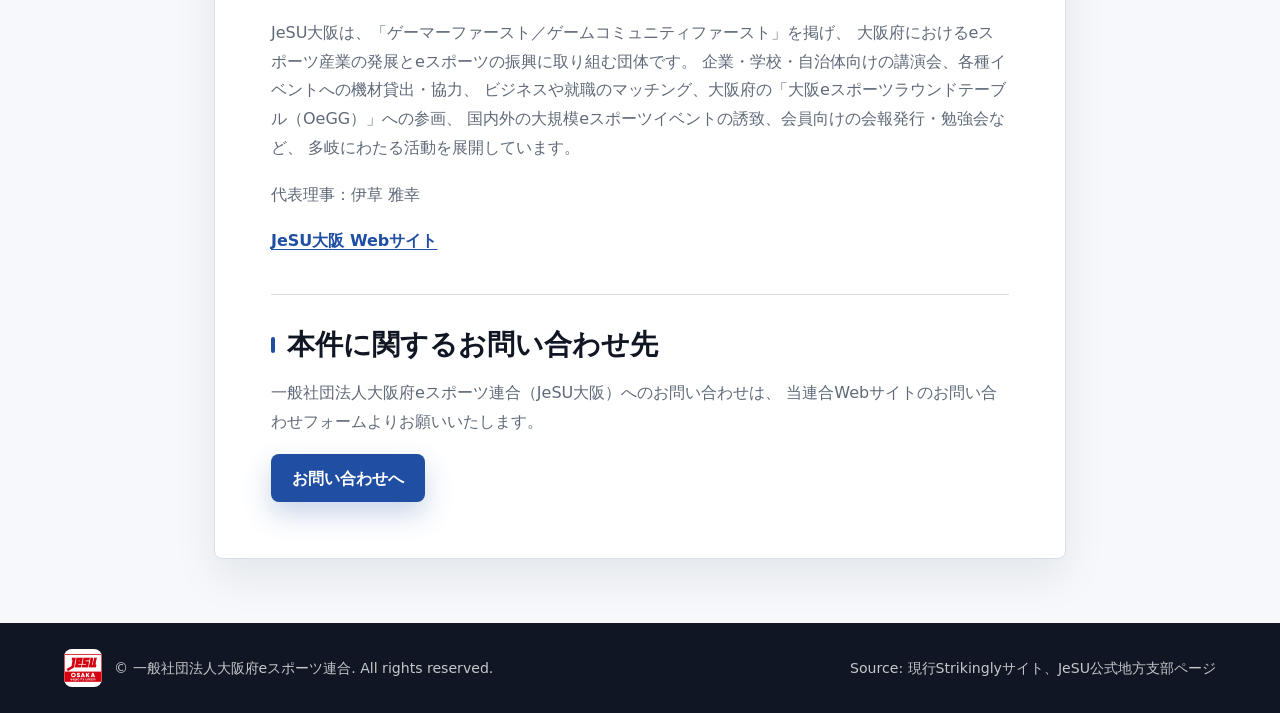
==== commit c5244c2e: "Add Joshin article key visual" ====
--- a/joshin-news.html
+++ b/joshin-news.html
@@ -63,6 +63,9 @@
             <time datetime="2026-07-01">2026年7月1日</time>
             <span>一般社団法人大阪府eスポーツ連合（JeSU大阪）</span>
           </div>
+          <figure class="article-kv">
+            <img src="./assets/joshin-kv.png" alt="Joshin × JeSU Osaka esports union" />
+          </figure>
         </div>
       </section>
 
--- a/styles.css
+++ b/styles.css
@@ -497,6 +497,22 @@
   font-weight: 800;
 }
 
+.article-kv {
+  margin: clamp(28px, 4vw, 42px) 0 0;
+  padding: clamp(14px, 2.4vw, 24px);
+  background: white;
+  border: 1px solid var(--line);
+  border-radius: 8px;
+  box-shadow: 0 18px 44px rgba(16, 22, 35, 0.08);
+}
+
+.article-kv img {
+  width: 100%;
+  height: auto;
+  object-fit: contain;
+  border-radius: 4px;
+}
+
 .article-body {
   padding: clamp(34px, 5vw, 64px) clamp(20px, 5vw, 72px);
 }
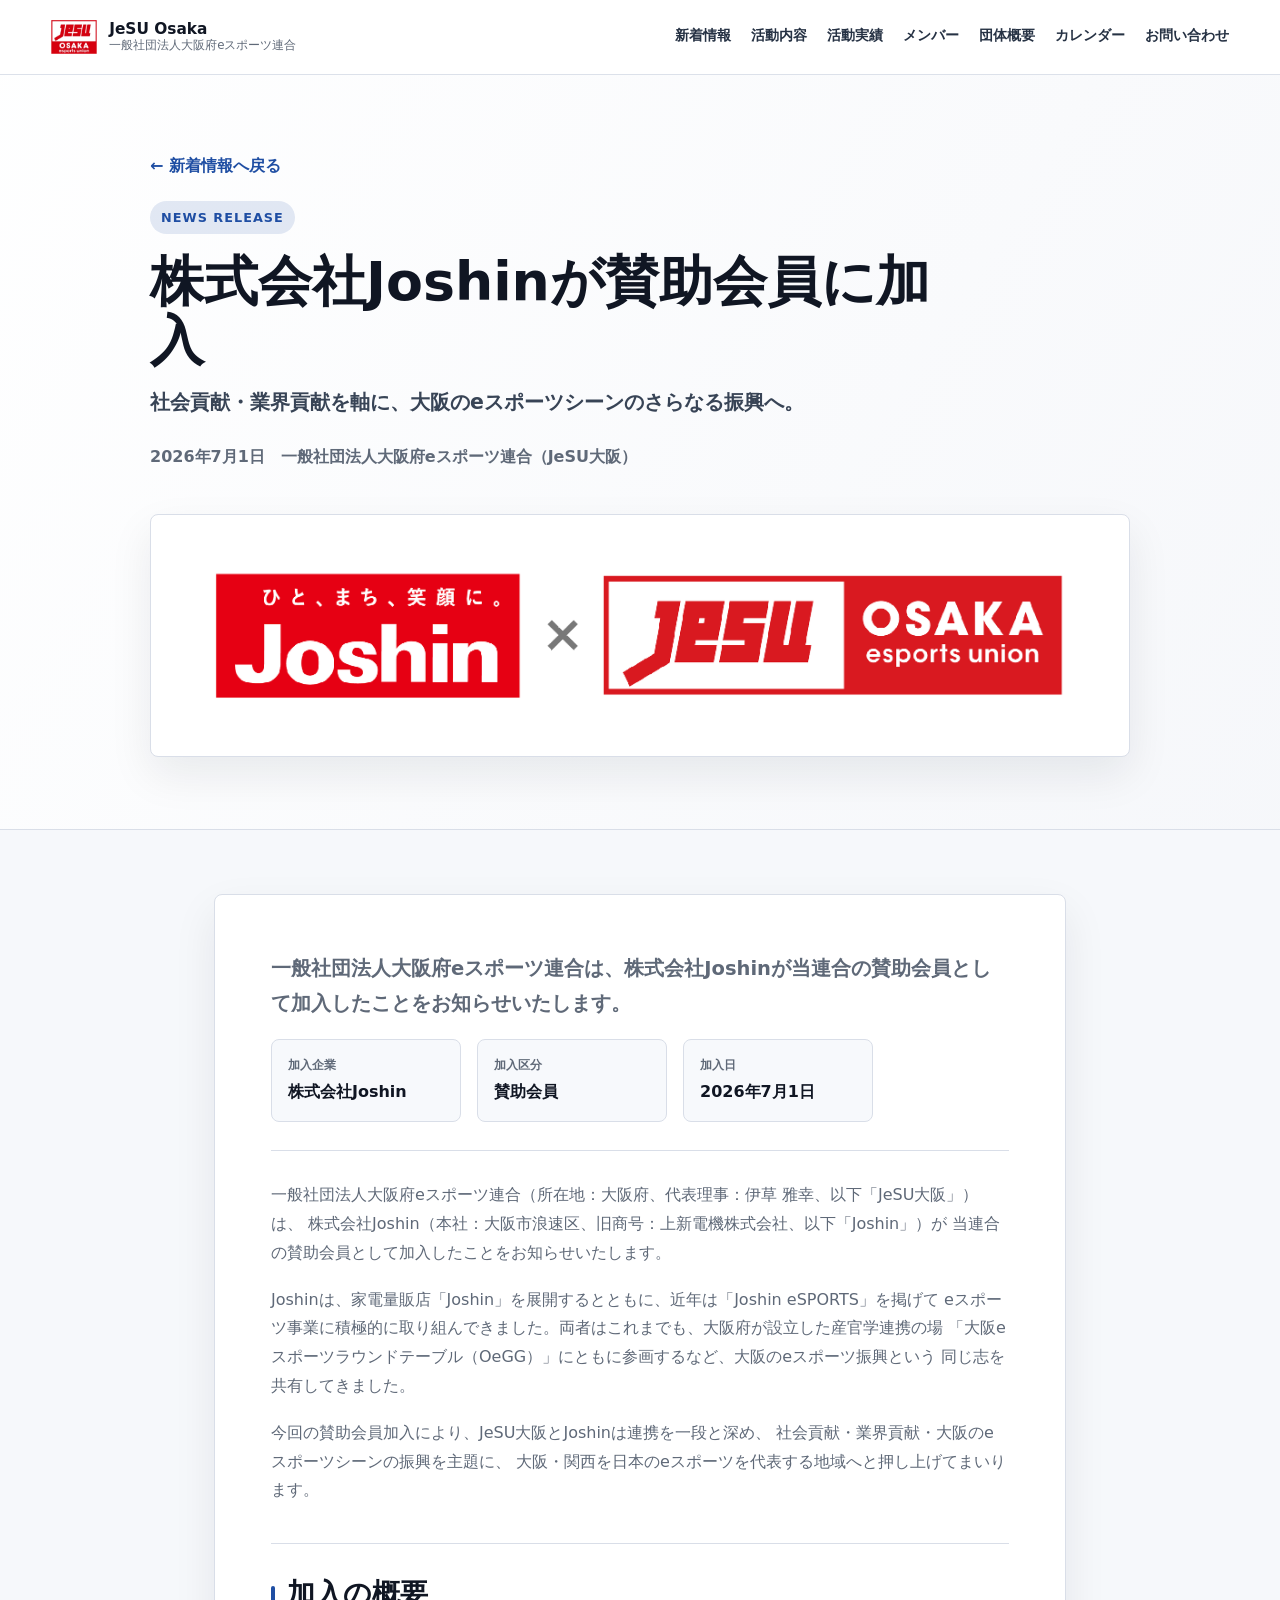
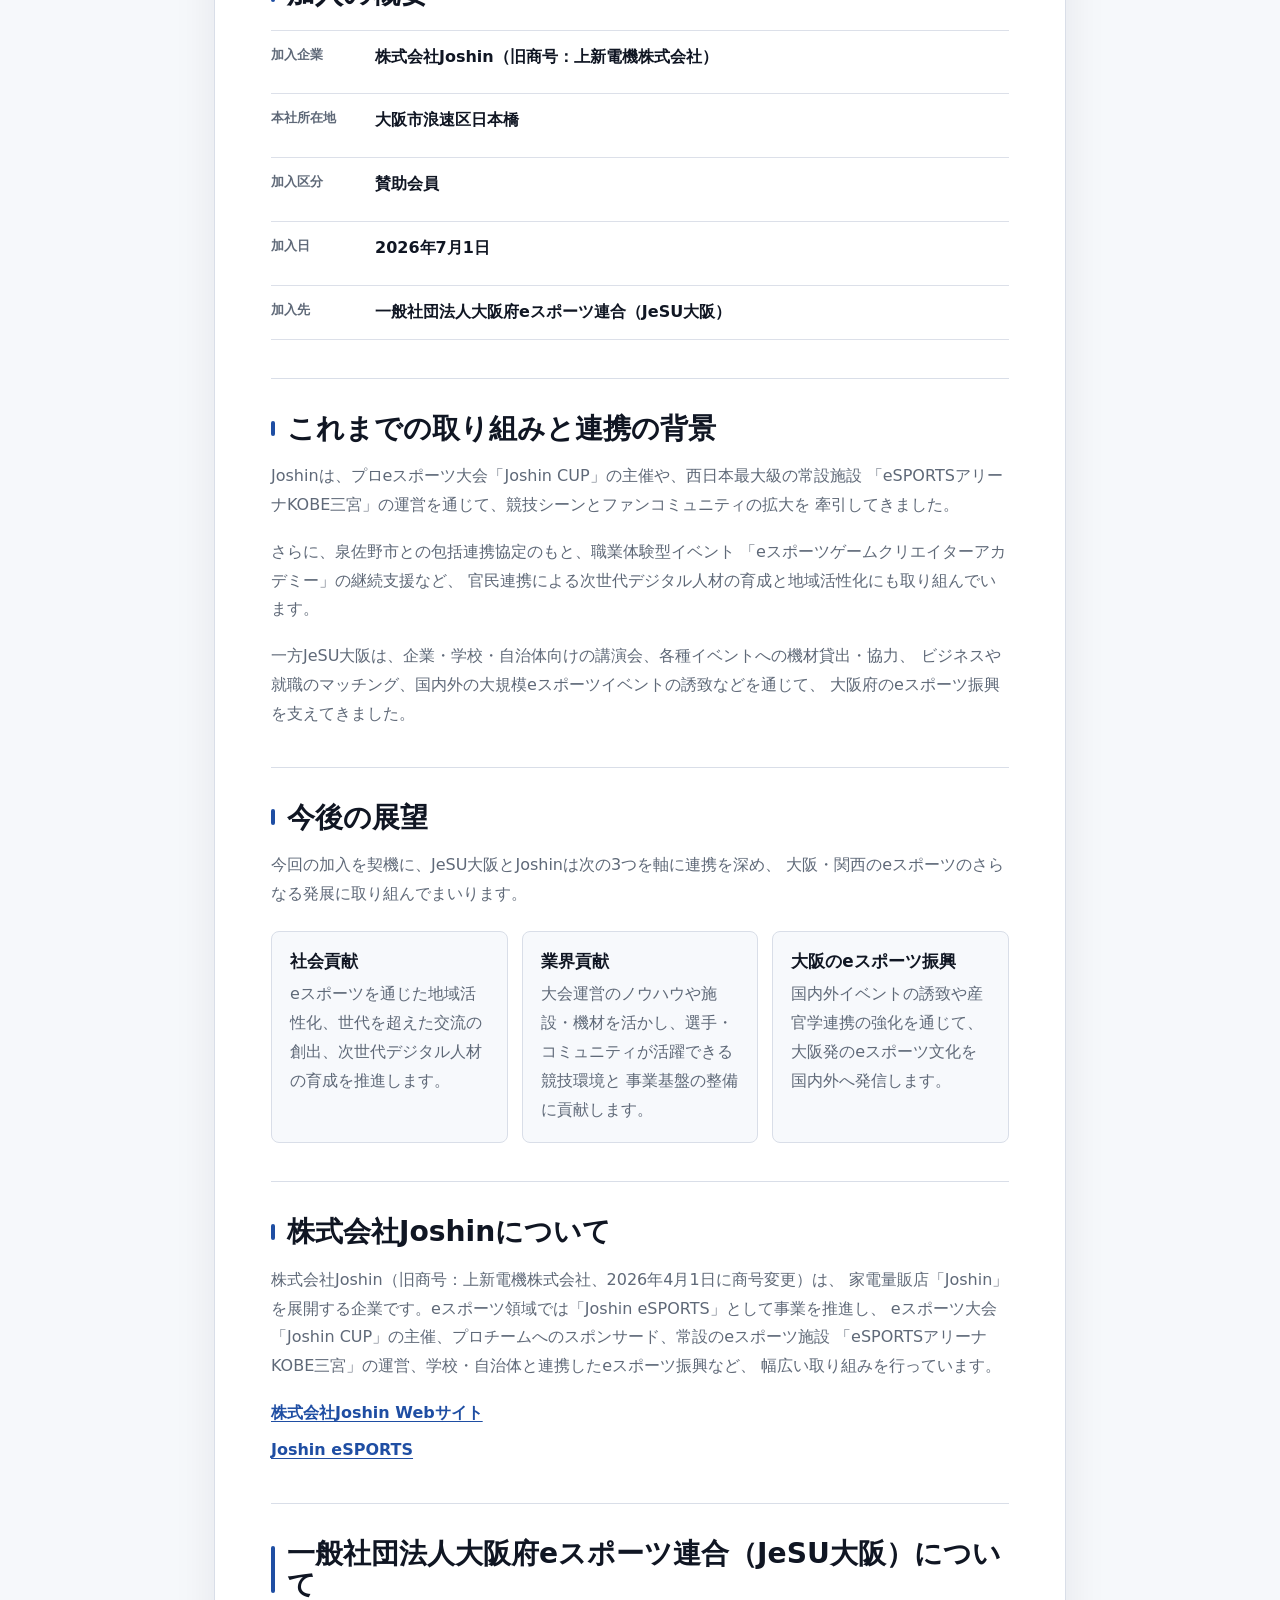
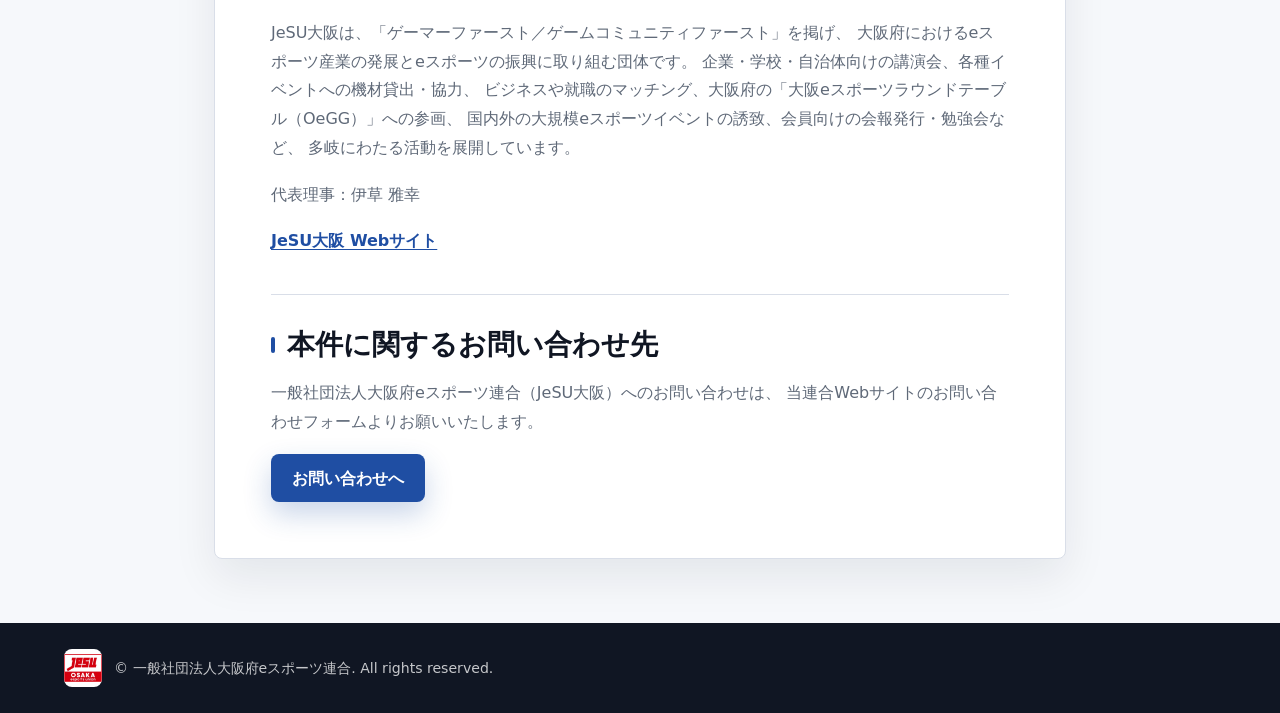
==== commit f1bc01c3: "Remove source notes from site footers" ====
--- a/joshin-news.html
+++ b/joshin-news.html
@@ -228,7 +228,6 @@
         <img src="./assets/logo.png" alt="" />
         <p>© 一般社団法人大阪府eスポーツ連合. All rights reserved.</p>
       </div>
-      <p>Source: 現行Strikinglyサイト、JeSU公式地方支部ページ</p>
     </footer>
   </body>
 </html>
